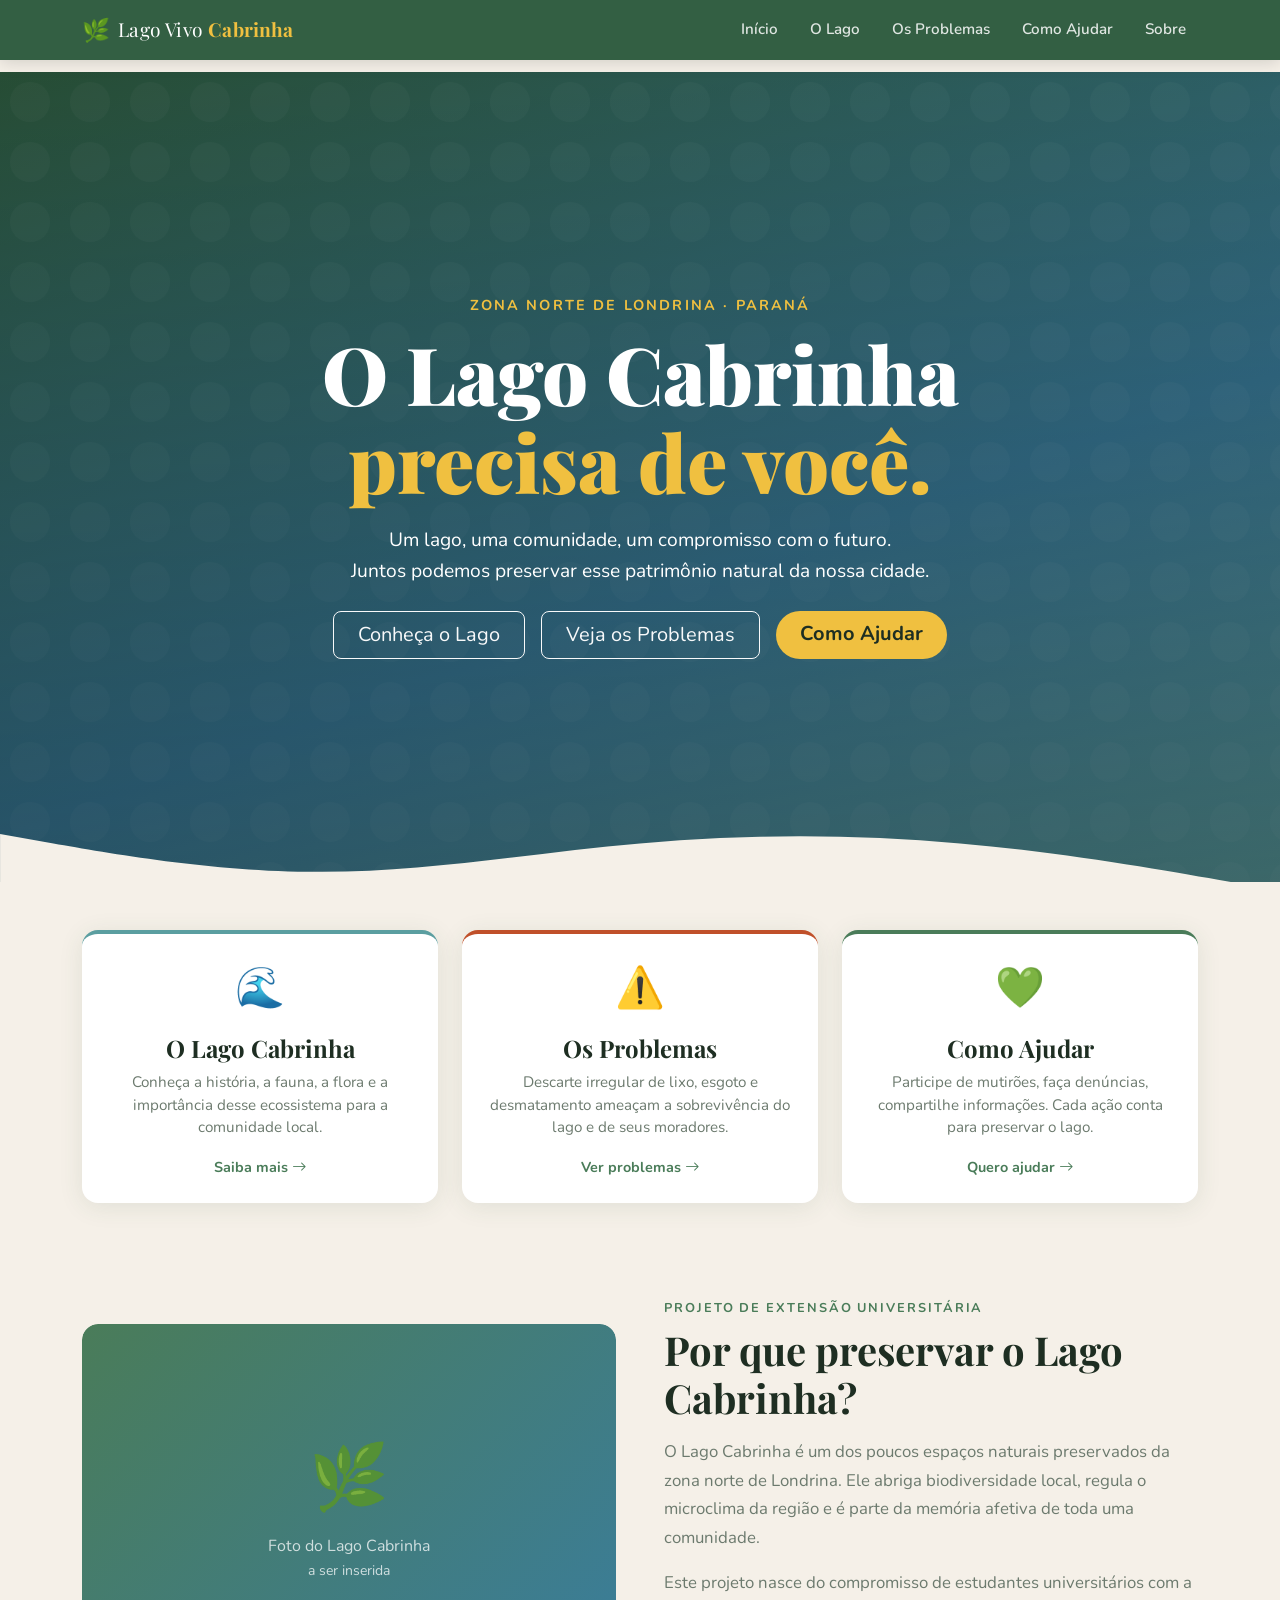
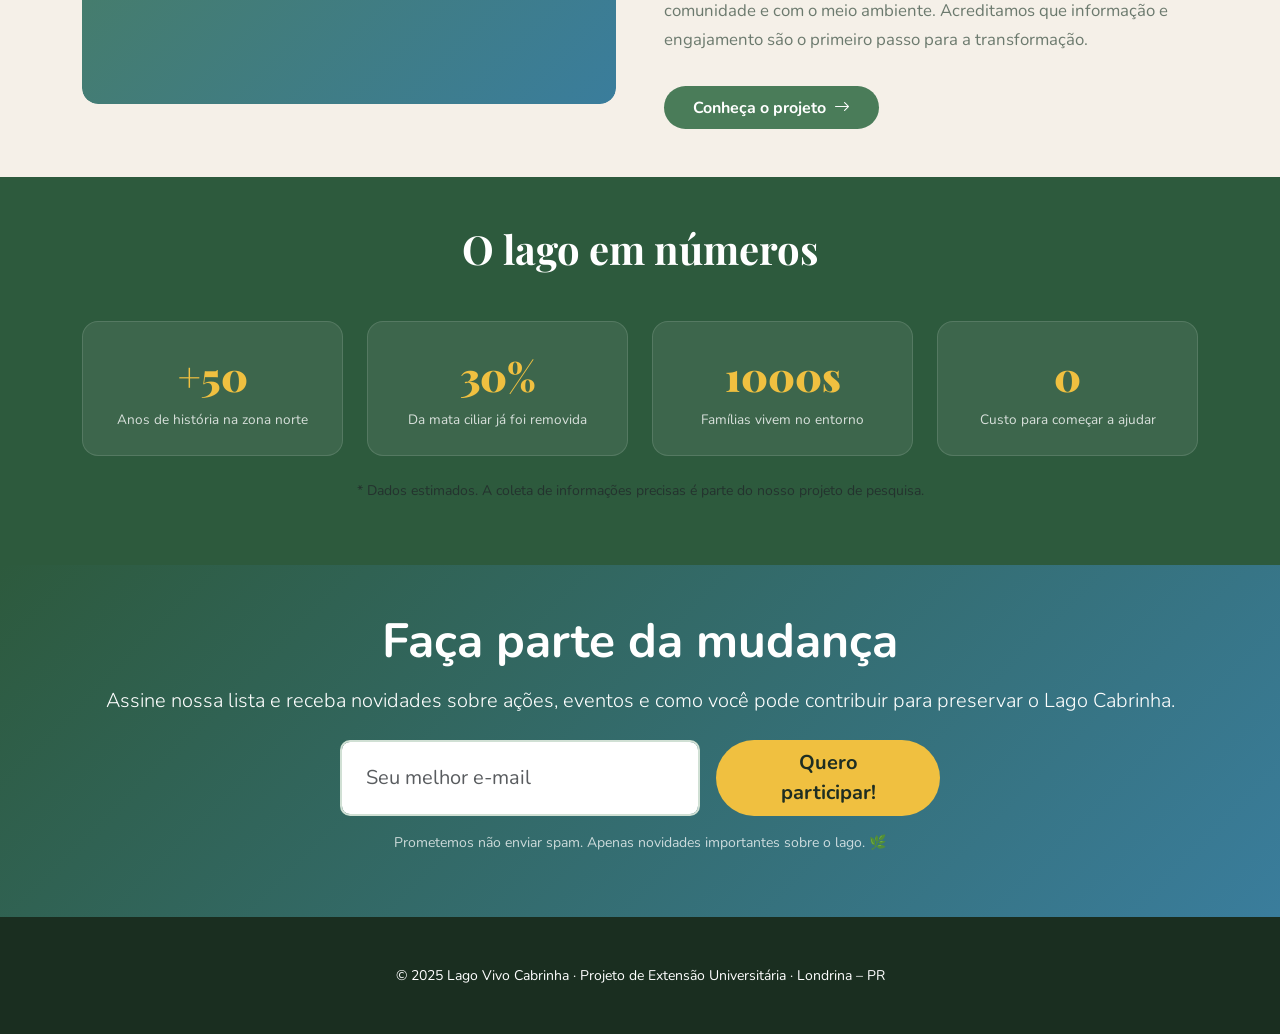
==== index.html @ eadbd640 "Projeto quase completo" ====
<!DOCTYPE html>
<html lang="pt-BR">
<head>
  <meta charset="UTF-8" />
  <meta name="viewport" content="width=device-width, initial-scale=1.0"/>
  <title>Lago Vivo Cabrinha</title>
  <link href="https://cdn.jsdelivr.net/npm/bootstrap@5.3.3/dist/css/bootstrap.min.css" rel="stylesheet"/>
  <link href="https://fonts.googleapis.com/css2?family=Playfair+Display:wght@700;900&family=Nunito:wght@400;600;700&display=swap" rel="stylesheet"/>
  <link rel="stylesheet" href="https://cdn.jsdelivr.net/npm/bootstrap-icons@1.11.3/font/bootstrap-icons.min.css"/>
  <link rel="stylesheet" href="style.css"/>
</head>
<body>

  <!-- NAVBAR -->
  <nav class="navbar navbar-expand-lg fixed-top" id="mainNav">
    <div class="container">
      <a class="navbar-brand d-flex align-items-center gap-2" href="index.html">
        <span class="brand-icon">🌿</span>
        <span>Lago Vivo <strong>Cabrinha</strong></span>
      </a>
      <button class="navbar-toggler" type="button" data-bs-toggle="collapse" data-bs-target="#navMenu">
        <span class="navbar-toggler-icon"></span>
      </button>
      <div class="collapse navbar-collapse" id="navMenu">
        <ul class="navbar-nav ms-auto gap-lg-2">
          <li class="nav-item"><a class="nav-link" href="index.html">Início</a></li>
          <li class="nav-item"><a class="nav-link" href="lago.html">O Lago</a></li>
          <li class="nav-item"><a class="nav-link" href="problemas.html">Os Problemas</a></li>
          <li class="nav-item"><a class="nav-link" href="ajudar.html">Como Ajudar</a></li>
          <li class="nav-item"><a class="nav-link" href="sobre.html">Sobre</a></li>
        </ul>
      </div>
    </div>
  </nav>

  <!-- HERO -->
  <section class="hero d-flex align-items-center">
    <div class="hero-overlay"></div>
    <div class="container position-relative text-white text-center">
      <p class="hero-eyebrow animate-fade-up">Zona Norte de Londrina · Paraná</p>
      <h1 class="hero-title animate-fade-up delay-1">O Lago Cabrinha<br/><span class="text-accent">precisa de você.</span></h1>
      <p class="hero-subtitle animate-fade-up delay-2">Um lago, uma comunidade, um compromisso com o futuro.<br/>Juntos podemos preservar esse patrimônio natural da nossa cidade.</p>
      <div class="d-flex flex-wrap justify-content-center gap-3 mt-4 animate-fade-up delay-3">
        <a href="lago.html" class="btn btn-outline-light btn-lg px-4">Conheça o Lago</a>
        <a href="problemas.html" class="btn btn-outline-light btn-lg px-4">Veja os Problemas</a>
        <a href="ajudar.html" class="btn btn-accent btn-lg px-4">Como Ajudar</a>
      </div>
    </div>
    <div class="hero-waves">
      <svg viewBox="0 0 1440 120" xmlns="http://www.w3.org/2000/svg">
        <path fill="var(--bg)" d="M0,64L60,74.7C120,85,240,107,360,106.7C480,107,600,85,720,74.7C840,64,960,64,1080,74.7C1200,85,1320,107,1380,117.3L1440,128L1440,320L0,320Z"/>
      </svg>
    </div>
  </section>

  <!-- CARDS DE CHAMADA -->
  <section class="section-cards py-5">
    <div class="container">
      <div class="row g-4 justify-content-center">
        <div class="col-md-4">
          <a href="lago.html" class="card-link">
            <div class="feature-card h-100 text-center p-4">
              <div class="feature-icon mb-3">🌊</div>
              <h4>O Lago Cabrinha</h4>
              <p>Conheça a história, a fauna, a flora e a importância desse ecossistema para a comunidade local.</p>
              <span class="card-cta">Saiba mais <i class="bi bi-arrow-right"></i></span>
            </div>
          </a>
        </div>
        <div class="col-md-4">
          <a href="problemas.html" class="card-link">
            <div class="feature-card h-100 text-center p-4 card-danger">
              <div class="feature-icon mb-3">⚠️</div>
              <h4>Os Problemas</h4>
              <p>Descarte irregular de lixo, esgoto e desmatamento ameaçam a sobrevivência do lago e de seus moradores.</p>
              <span class="card-cta">Ver problemas <i class="bi bi-arrow-right"></i></span>
            </div>
          </a>
        </div>
        <div class="col-md-4">
          <a href="ajudar.html" class="card-link">
            <div class="feature-card h-100 text-center p-4 card-green">
              <div class="feature-icon mb-3">💚</div>
              <h4>Como Ajudar</h4>
              <p>Participe de mutirões, faça denúncias, compartilhe informações. Cada ação conta para preservar o lago.</p>
              <span class="card-cta">Quero ajudar <i class="bi bi-arrow-right"></i></span>
            </div>
          </a>
        </div>
      </div>
    </div>
  </section>

  <!-- SOBRE O PROJETO -->
  <section class="section-about py-5">
    <div class="container">
      <div class="row align-items-center g-5">
        <div class="col-lg-6">
          <div class="about-img-wrap">
            <div class="about-img-placeholder d-flex align-items-center justify-content-center">
              <div class="text-center text-white opacity-75">
                <div style="font-size: 4rem;">🌿</div>
                <p class="mt-2">Foto do Lago Cabrinha<br/><small>a ser inserida</small></p>
              </div>
            </div>
          </div>
        </div>
        <div class="col-lg-6">
          <p class="section-label">Projeto de Extensão Universitária</p>
          <h2 class="section-title">Por que preservar o Lago Cabrinha?</h2>
          <p class="section-text">O Lago Cabrinha é um dos poucos espaços naturais preservados da zona norte de Londrina. Ele abriga biodiversidade local, regula o microclima da região e é parte da memória afetiva de toda uma comunidade.</p>
          <p class="section-text">Este projeto nasce do compromisso de estudantes universitários com a comunidade e com o meio ambiente. Acreditamos que informação e engajamento são o primeiro passo para a transformação.</p>
          <a href="sobre.html" class="btn btn-primary-green mt-3">Conheça o projeto <i class="bi bi-arrow-right ms-1"></i></a>
        </div>
      </div>
    </div>
  </section>

  <!-- NÚMEROS / IMPACTO -->
  <section class="section-numbers py-5">
    <div class="container text-center">
      <h2 class="section-title mb-5">O lago em números</h2>
      <div class="row g-4">
        <div class="col-6 col-md-3">
          <div class="number-card p-4">
            <div class="number-value">+50</div>
            <div class="number-label">Anos de história na zona norte</div>
          </div>
        </div>
        <div class="col-6 col-md-3">
          <div class="number-card p-4">
            <div class="number-value">30%</div>
            <div class="number-label">Da mata ciliar já foi removida</div>
          </div>
        </div>
        <div class="col-6 col-md-3">
          <div class="number-card p-4">
            <div class="number-value">1000s</div>
            <div class="number-label">Famílias vivem no entorno</div>
          </div>
        </div>
        <div class="col-6 col-md-3">
          <div class="number-card p-4">
            <div class="number-value">0</div>
            <div class="number-label">Custo para começar a ajudar</div>
          </div>
        </div>
      </div>
      <p class="mt-4 text-muted small">* Dados estimados. A coleta de informações precisas é parte do nosso projeto de pesquisa.</p>
    </div>
  </section>

  <!-- CTA FINAL -->
  <section class="section-cta py-5 text-center text-white">
    <div class="container">
      <h2 class="display-5 fw-bold mb-3">Faça parte da mudança</h2>
      <p class="lead mb-4">Assine nossa lista e receba novidades sobre ações, eventos e como você pode contribuir para preservar o Lago Cabrinha.</p>
      <form class="cta-form d-flex flex-column flex-sm-row gap-3 justify-content-center" onsubmit="handleSubscribe(event)">
        <input type="email" id="ctaEmail" class="form-control form-control-lg cta-input" placeholder="Seu melhor e-mail" required/>
        <button type="submit" class="btn btn-accent btn-lg px-5">Quero participar!</button>
      </form>
      <p class="mt-3 small opacity-75">Prometemos não enviar spam. Apenas novidades importantes sobre o lago. 🌿</p>
    </div>
  </section>

  <!-- FOOTER -->
  <footer class="site-footer py-5">
    <div class="container">
      <p class="text-center small text-white mb-0">© 2025 Lago Vivo Cabrinha · Projeto de Extensão Universitária · Londrina – PR</p>
    </div>
  </footer>

  <script src="https://cdn.jsdelivr.net/npm/bootstrap@5.3.3/dist/js/bootstrap.bundle.min.js"></script>
  <script src="main.js"></script>
</body>
</html>
---- style.css ----
/* ===========================
   LAGO VIVO CABRINHA — CSS
   =========================== */

:root {
  --green-dark:   #2d5a3d;
  --green-mid:    #4a7c59;
  --green-light:  #7aad8a;
  --blue-water:   #3a7d9c;
  --blue-light:   #5b9ea0;
  --accent:       #f0c040;
  --bg:           #f5f0e8;
  --bg-green:     #eef5ee;
  --text:         #1e2e22;
  --text-muted:   #6c7a6e;
  --white:        #ffffff;
  --shadow:       0 4px 24px rgba(45,90,61,0.10);
  --radius:       1rem;
}

* { box-sizing: border-box; }

body {
  font-family: 'Nunito', sans-serif;
  background-color: var(--bg);
  color: var(--text);
  padding-top: 72px;
}

/* ---- NAVBAR ---- */
#mainNav {
  background: rgba(45, 90, 61, 0.97);
  backdrop-filter: blur(8px);
  box-shadow: 0 2px 16px rgba(0,0,0,0.15);
  transition: background 0.3s;
}
#mainNav.scrolled {
  background: rgba(30, 60, 40, 0.99);
}
.navbar-brand {
  font-family: 'Playfair Display', serif;
  font-size: 1.2rem;
  color: var(--white) !important;
  letter-spacing: 0.01em;
}
.navbar-brand .brand-icon { font-size: 1.4rem; }
.navbar-brand strong { color: var(--accent); }
.nav-link {
  color: rgba(255,255,255,0.85) !important;
  font-weight: 600;
  font-size: 0.95rem;
  border-radius: 6px;
  padding: 0.4rem 0.75rem !important;
  transition: background 0.2s, color 0.2s;
}
.nav-link:hover, .nav-link.active {
  color: var(--accent) !important;
  background: rgba(255,255,255,0.08);
}
.navbar-toggler { border-color: rgba(255,255,255,0.4); }
.navbar-toggler-icon { filter: invert(1); }

/* ---- HERO ---- */
.hero {
  min-height: 90vh;
  background: linear-gradient(160deg, var(--green-dark) 0%, var(--blue-water) 60%, var(--blue-light) 100%);
  position: relative;
  overflow: hidden;
}
.hero::before {
  content: '';
  position: absolute;
  inset: 0;
  background: url("data:image/svg+xml,%3Csvg width='60' height='60' viewBox='0 0 60 60' xmlns='http://www.w3.org/2000/svg'%3E%3Cg fill='none' fill-rule='evenodd'%3E%3Cg fill='%23ffffff' fill-opacity='0.03'%3E%3Ccircle cx='30' cy='30' r='20'/%3E%3C/g%3E%3C/g%3E%3C/svg%3E");
}
.hero-overlay {
  position: absolute; inset: 0;
  background: linear-gradient(to bottom, rgba(0,0,0,0.15) 0%, rgba(0,0,0,0.35) 100%);
}
.hero-eyebrow {
  font-size: 0.9rem;
  font-weight: 700;
  letter-spacing: 0.15em;
  text-transform: uppercase;
  color: var(--accent);
  margin-bottom: 0.75rem;
}
.hero-title {
  font-family: 'Playfair Display', serif;
  font-size: clamp(2.5rem, 7vw, 5rem);
  font-weight: 900;
  line-height: 1.1;
  margin-bottom: 1.25rem;
}
.text-accent { color: var(--accent); }
.hero-subtitle {
  font-size: 1.2rem;
  opacity: 0.9;
  max-width: 600px;
  margin: 0 auto;
  line-height: 1.6;
}
.hero-waves {
  position: absolute;
  bottom: -2px; left: 0; right: 0;
}
.hero-waves svg { display: block; }

/* ---- PAGE HERO (subpages) ---- */
.page-hero {
  min-height: 40vh;
  background: linear-gradient(160deg, var(--green-dark) 0%, var(--blue-water) 100%);
  position: relative;
  overflow: hidden;
}
.page-hero-green {
  background: linear-gradient(160deg, var(--green-mid) 0%, var(--green-dark) 100%);
}
.page-hero-danger {
  background: linear-gradient(160deg, #5a3a2d 0%, #8b4513 50%, var(--green-dark) 100%);
}
.page-hero-overlay {
  position: absolute; inset: 0;
  background: rgba(0,0,0,0.3);
}
.page-hero-title {
  font-family: 'Playfair Display', serif;
  font-size: clamp(2rem, 5vw, 3.5rem);
  font-weight: 900;
  margin-bottom: 0.5rem;
}
.page-hero-sub {
  font-size: 1.1rem;
  opacity: 0.9;
  max-width: 500px;
  margin: 0 auto;
}

/* ---- BUTTONS ---- */
.btn-accent {
  background: var(--accent);
  color: var(--text);
  border: none;
  font-weight: 700;
  border-radius: 50px;
  transition: transform 0.2s, box-shadow 0.2s;
}
.btn-accent:hover {
  background: #e0b030;
  color: var(--text);
  transform: translateY(-2px);
  box-shadow: 0 6px 20px rgba(240,192,64,0.4);
}
.btn-primary-green {
  background: var(--green-mid);
  color: white;
  border: none;
  border-radius: 50px;
  font-weight: 700;
  padding: 0.6rem 1.8rem;
  transition: background 0.2s, transform 0.2s;
  display: inline-block;
  text-decoration: none;
}
.btn-primary-green:hover {
  background: var(--green-dark);
  color: white;
  transform: translateY(-2px);
}
.btn-link-green {
  color: var(--green-mid);
  font-weight: 700;
  text-decoration: none;
}
.btn-link-green:hover { color: var(--green-dark); text-decoration: underline; }
.btn-filter {
  border: 2px solid var(--green-mid);
  color: var(--green-mid);
  border-radius: 50px;
  font-weight: 600;
  padding: 0.4rem 1.2rem;
  background: transparent;
  transition: all 0.2s;
}
.btn-filter:hover, .btn-filter.active {
  background: var(--green-mid);
  color: white;
}

/* ---- SECTIONS ---- */
.section-label {
  font-size: 0.8rem;
  font-weight: 700;
  letter-spacing: 0.15em;
  text-transform: uppercase;
  color: var(--green-mid);
  margin-bottom: 0.5rem;
}
.section-title {
  font-family: 'Playfair Display', serif;
  font-size: clamp(1.7rem, 3.5vw, 2.5rem);
  font-weight: 700;
  color: var(--text);
  line-height: 1.2;
  margin-bottom: 1rem;
}
.section-text {
  font-size: 1.05rem;
  color: var(--text-muted);
  line-height: 1.7;
  margin-bottom: 1rem;
}
.bg-light-green { background-color: var(--bg-green); }
.text-green { color: var(--green-mid); }

/* ---- FEATURE CARDS (home) ---- */
.card-link { text-decoration: none; color: inherit; }
.feature-card {
  background: var(--white);
  border-radius: var(--radius);
  box-shadow: var(--shadow);
  transition: transform 0.25s, box-shadow 0.25s;
  border-top: 4px solid var(--blue-light);
}
.feature-card:hover { transform: translateY(-6px); box-shadow: 0 12px 36px rgba(45,90,61,0.15); }
.card-green { border-top-color: var(--green-mid); }
.card-danger { border-top-color: #c0502a; }
.feature-icon { font-size: 2.5rem; }
.feature-card h4 { font-family: 'Playfair Display', serif; font-weight: 700; color: var(--text); }
.feature-card p { color: var(--text-muted); font-size: 0.95rem; }
.card-cta { font-weight: 700; color: var(--green-mid); font-size: 0.9rem; }

/* ---- ABOUT SECTION ---- */
.about-img-wrap { border-radius: var(--radius); overflow: hidden; }
.about-img-placeholder {
  width: 100%; height: 380px;
  background: linear-gradient(135deg, var(--green-mid), var(--blue-water));
  border-radius: var(--radius);
}
.img-placeholder-tall {
  width: 100%; height: 380px;
  background: linear-gradient(135deg, var(--green-mid), var(--blue-light));
  border-radius: var(--radius);
}

/* ---- NUMBER CARDS ---- */
.section-numbers { background: var(--green-dark); color: white; }
.section-numbers .section-title { color: white; }
.number-card {
  background: rgba(255,255,255,0.08);
  border-radius: var(--radius);
  border: 1px solid rgba(255,255,255,0.12);
  transition: background 0.2s;
}
.number-card:hover { background: rgba(255,255,255,0.14); }
.number-value {
  font-family: 'Playfair Display', serif;
  font-size: 2.5rem;
  font-weight: 900;
  color: var(--accent);
}
.number-label { font-size: 0.85rem; opacity: 0.8; margin-top: 0.25rem; }

/* ---- CTA SECTION ---- */
.section-cta {
  background: linear-gradient(135deg, var(--green-dark) 0%, var(--blue-water) 100%);
}
.cta-input {
  border-radius: 50px;
  border: none;
  padding-left: 1.5rem;
  max-width: 360px;
}
.cta-form { max-width: 600px; margin: 0 auto; }

/* ---- FOOTER ---- */
.site-footer { background: #1a2e20; }
.footer-brand { font-family: 'Playfair Display', serif; color: var(--white); font-size: 1.1rem; }
.footer-heading { color: var(--accent); font-weight: 700; font-size: 0.9rem; letter-spacing: 0.08em; text-transform: uppercase; }
.footer-links li { margin-bottom: 0.4rem; }
.footer-links a { color: rgba(255,255,255,0.65); text-decoration: none; font-size: 0.9rem; transition: color 0.2s; }
.footer-links a:hover { color: var(--accent); }
.footer-hr { border-color: rgba(255,255,255,0.1); }
.social-links a {
  color: rgba(255,255,255,0.6);
  font-size: 1.3rem;
  transition: color 0.2s, transform 0.2s;
  display: inline-block;
}
.social-links a:hover { color: var(--accent); transform: scale(1.2); }

/* ---- ANIMATIONS ---- */
.animate-fade-up {
  opacity: 0;
  transform: translateY(24px);
  animation: fadeUp 0.7s forwards;
}
.delay-1 { animation-delay: 0.15s; }
.delay-2 { animation-delay: 0.30s; }
.delay-3 { animation-delay: 0.45s; }
@keyframes fadeUp {
  to { opacity: 1; transform: translateY(0); }
}

/* ---- MAP ---- */
.map-container { box-shadow: var(--shadow); }

/* ---- BIO CARDS ---- */
.bio-card {
  background: var(--white);
  border-radius: var(--radius);
  box-shadow: var(--shadow);
  border-left: 4px solid var(--green-mid);
}
.bio-card-title { font-family: 'Playfair Display', serif; font-weight: 700; color: var(--green-dark); }
.bio-list { list-style: none; padding: 0; }
.bio-list li {
  padding: 0.5rem 0;
  border-bottom: 1px solid var(--bg-green);
  font-size: 0.95rem;
  color: var(--text-muted);
}
.bio-list li::before { content: '🌿 '; }

/* ---- IMPORTANCE CARDS ---- */
.importance-card {
  background: var(--white);
  border-radius: var(--radius);
  box-shadow: var(--shadow);
  transition: transform 0.2s;
}
.importance-card:hover { transform: translateY(-4px); }
.importance-icon { font-size: 2.5rem; }

/* ---- LAW CARDS ---- */
.law-card {
  background: var(--white);
  border-radius: var(--radius);
  box-shadow: var(--shadow);
  border-top: 3px solid var(--blue-water);
}
.law-icon { font-size: 2.5rem; }

/* ---- PROBLEM CARDS ---- */
.problem-card {
  background: var(--white);
  border-radius: var(--radius);
  box-shadow: var(--shadow);
  border-left: 4px solid #c0502a;
  transition: transform 0.2s;
  position: relative;
}
.problem-card:hover { transform: translateY(-4px); }
.problem-number {
  font-family: 'Playfair Display', serif;
  font-size: 3rem;
  font-weight: 900;
  color: var(--bg-green);
  position: absolute;
  top: 12px; right: 20px;
  line-height: 1;
}
.problem-icon { font-size: 2rem; }
.problem-card h4 { font-family: 'Playfair Display', serif; font-weight: 700; color: var(--text); }
.impact-badge {
  font-size: 0.75rem;
  font-weight: 700;
  padding: 3px 12px;
  border-radius: 50px;
}
.impact-high { background: #fde8e0; color: #c0502a; }
.impact-medium { background: #fef5e0; color: #b08020; }
.alert-banner {
  background: #fff8e1;
  border: 1px solid #ffe082;
  border-radius: var(--radius);
}

/* ---- ACTION CARDS ---- */
.action-card {
  background: var(--white);
  border-radius: var(--radius);
  box-shadow: var(--shadow);
  transition: transform 0.2s, box-shadow 0.2s;
  border-bottom: 3px solid var(--green-mid);
}
.action-card:hover { transform: translateY(-4px); box-shadow: 0 12px 36px rgba(45,90,61,0.15); }
.action-icon { font-size: 2.5rem; }

/* ---- MUTIRÃO CARDS ---- */
.mutirao-card {
  background: var(--white);
  border-radius: var(--radius);
  box-shadow: var(--shadow);
  border-top: 4px solid var(--green-mid);
}
.mutirao-card-muted { background: var(--bg-green); box-shadow: none; border-style: dashed; }
.mutirao-badge {
  display: inline-block;
  background: var(--accent);
  color: var(--text);
  font-size: 0.75rem;
  font-weight: 700;
  padding: 3px 12px;
  border-radius: 50px;
  text-transform: uppercase;
  letter-spacing: 0.05em;
}

/* ---- DENUNCIA CARDS ---- */
.denuncia-card {
  background: var(--white);
  border-radius: var(--radius);
  box-shadow: var(--shadow);
  text-align: center;
}
.denuncia-num {
  width: 48px; height: 48px;
  background: var(--green-dark);
  color: white;
  border-radius: 50%;
  font-family: 'Playfair Display', serif;
  font-weight: 900;
  font-size: 1.3rem;
  display: flex;
  align-items: center;
  justify-content: center;
  margin: 0 auto;
}
.contatos-denuncia { background: var(--bg-green); border-radius: var(--radius); }
.contato-item { background: var(--white); }
.contato-item a { color: var(--green-mid); text-decoration: none; }
.contato-item a:hover { text-decoration: underline; }

/* ---- FORM CARD ---- */
.form-card { background: var(--white); border-radius: var(--radius); box-shadow: var(--shadow); }
.form-control, .form-select {
  border: 2px solid #d0e0d4;
  border-radius: 10px;
  font-family: 'Nunito', sans-serif;
}
.form-control:focus, .form-select:focus {
  border-color: var(--green-mid);
  box-shadow: 0 0 0 3px rgba(74,124,89,0.15);
}

/* ---- TEAM CARDS ---- */
.team-card {
  background: var(--white);
  border-radius: var(--radius);
  box-shadow: var(--shadow);
  transition: transform 0.2s;
}
.team-card:hover { transform: translateY(-4px); }
.team-avatar {
  width: 70px; height: 70px;
  background: var(--bg-green);
  border-radius: 50%;
  display: flex; align-items: center; justify-content: center;
  font-size: 2rem;
  border: 3px solid var(--green-light);
}
.team-name { font-weight: 700; color: var(--text); margin-bottom: 2px; }
.team-role { font-size: 0.82rem; color: var(--green-mid); font-weight: 600; margin-bottom: 0.5rem; }

/* ---- MISSION CARD ---- */
.mission-card {
  background: var(--bg-green);
  border-radius: var(--radius);
}
.mission-icon { font-size: 2rem; }

/* ---- TIMELINE ---- */
.timeline { position: relative; max-width: 640px; margin: 0 auto; }
.timeline::before {
  content: '';
  position: absolute;
  left: 20px; top: 0; bottom: 0;
  width: 3px;
  background: linear-gradient(to bottom, var(--green-mid), var(--blue-light));
  border-radius: 3px;
}
.timeline-item {
  display: flex;
  gap: 1.5rem;
  margin-bottom: 2rem;
  position: relative;
}
.timeline-dot {
  width: 20px; height: 20px;
  background: var(--green-mid);
  border: 3px solid var(--bg);
  border-radius: 50%;
  flex-shrink: 0;
  margin-top: 4px;
  z-index: 1;
  box-shadow: 0 0 0 3px var(--green-light);
}
.timeline-item-future .timeline-dot {
  background: var(--bg-green);
  border: 3px solid var(--green-light);
  box-shadow: none;
}
.timeline-content { padding-bottom: 0.5rem; }
.timeline-date {
  font-size: 0.75rem;
  font-weight: 700;
  letter-spacing: 0.1em;
  text-transform: uppercase;
  color: var(--green-mid);
}
.timeline-content h6 { font-weight: 700; margin: 4px 0; }

/* ---- CONTACT ITEMS ---- */
.contact-item {
  background: var(--white);
  box-shadow: var(--shadow);
}
.contact-item a { color: var(--green-mid); text-decoration: none; }
.contact-item a:hover { text-decoration: underline; }

/* ---- RESPONSIVE ---- */
@media (max-width: 768px) {
  .hero { min-height: 80vh; }
  .page-hero { min-height: 35vh; }
  .hero-title { font-size: 2.2rem; }
  .about-img-placeholder, .img-placeholder-tall { height: 250px; }
}
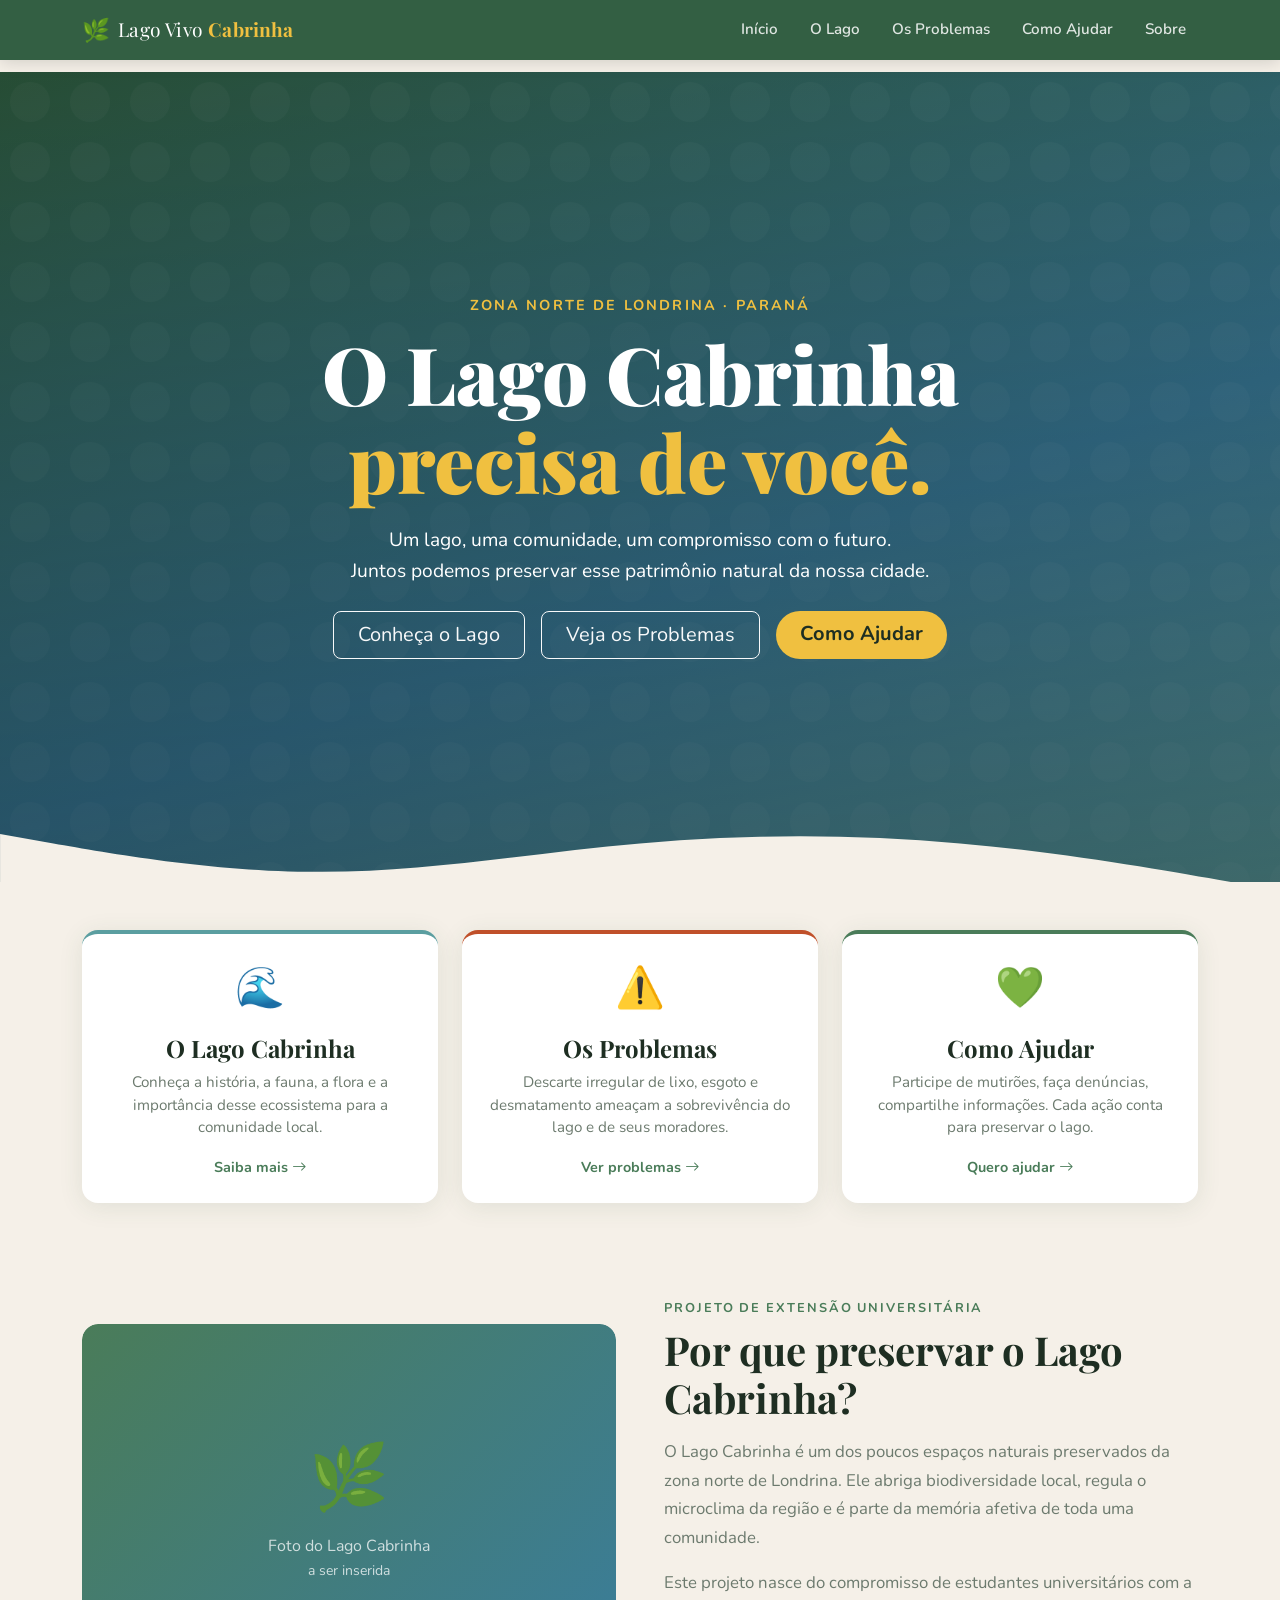
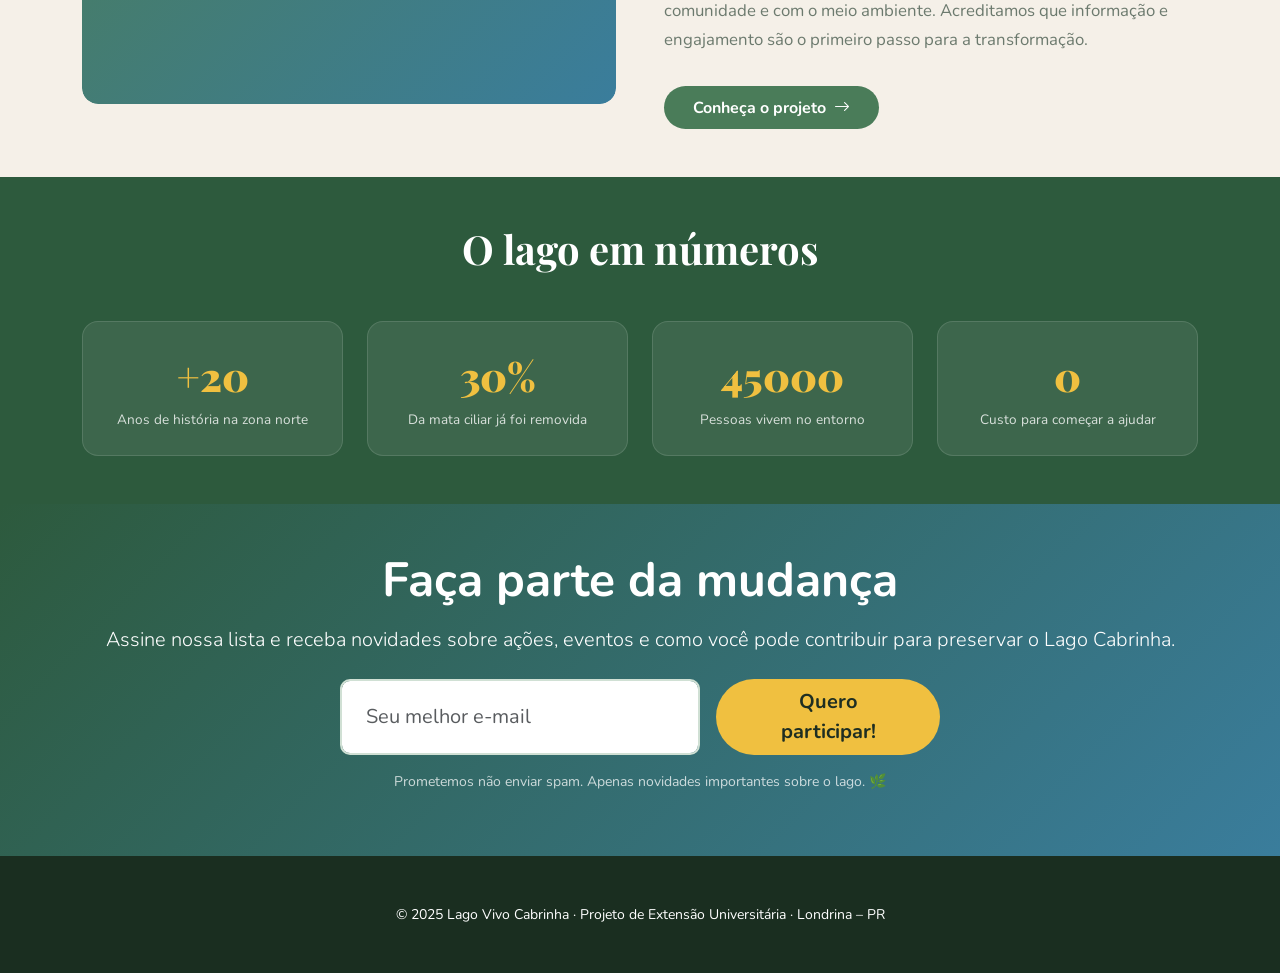
==== commit 2cb1594f: "alteração de dados" ====
--- a/index.html
+++ b/index.html
@@ -123,7 +123,7 @@
       <div class="row g-4">
         <div class="col-6 col-md-3">
           <div class="number-card p-4">
-            <div class="number-value">+50</div>
+            <div class="number-value">+20</div>
             <div class="number-label">Anos de história na zona norte</div>
           </div>
         </div>
@@ -135,8 +135,8 @@
         </div>
         <div class="col-6 col-md-3">
           <div class="number-card p-4">
-            <div class="number-value">1000s</div>
-            <div class="number-label">Famílias vivem no entorno</div>
+            <div class="number-value">45000</div>
+            <div class="number-label">Pessoas vivem no entorno</div>
           </div>
         </div>
         <div class="col-6 col-md-3">
@@ -146,7 +146,6 @@
           </div>
         </div>
       </div>
-      <p class="mt-4 text-muted small">* Dados estimados. A coleta de informações precisas é parte do nosso projeto de pesquisa.</p>
     </div>
   </section>
 
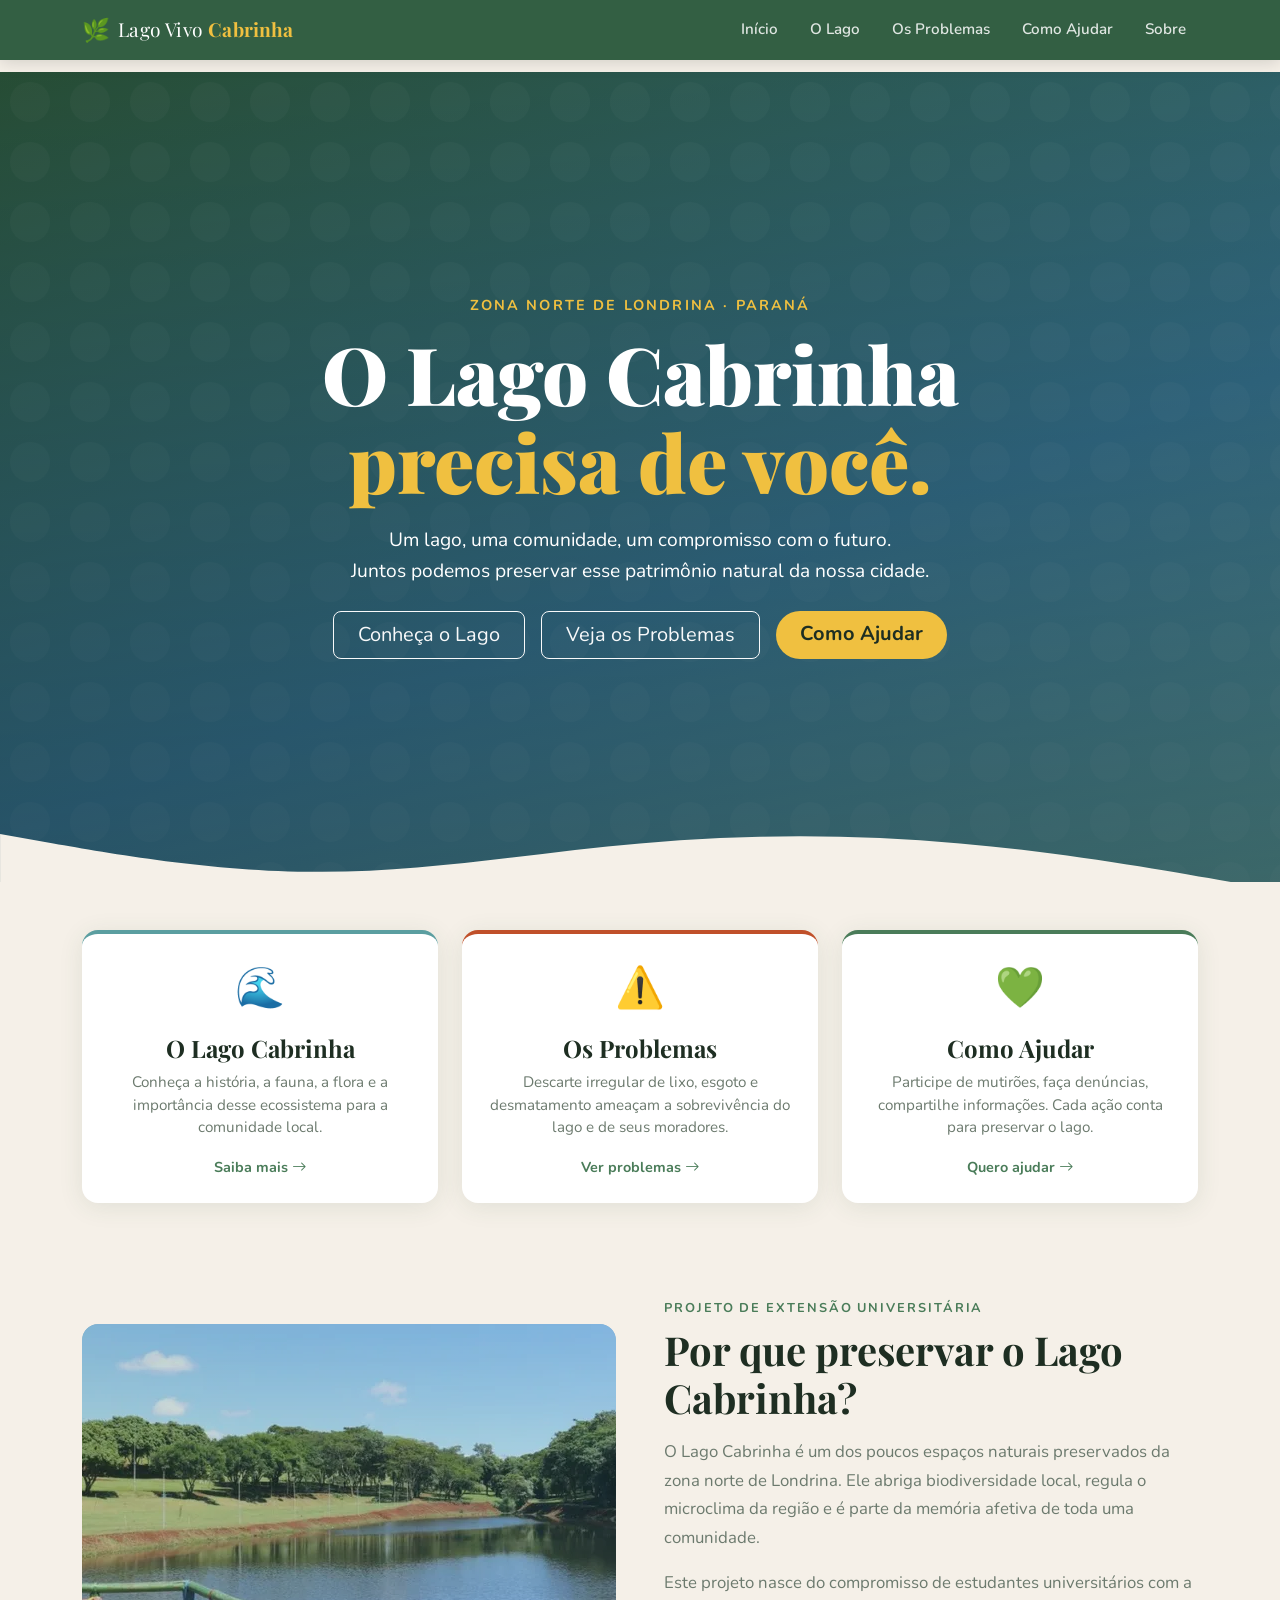
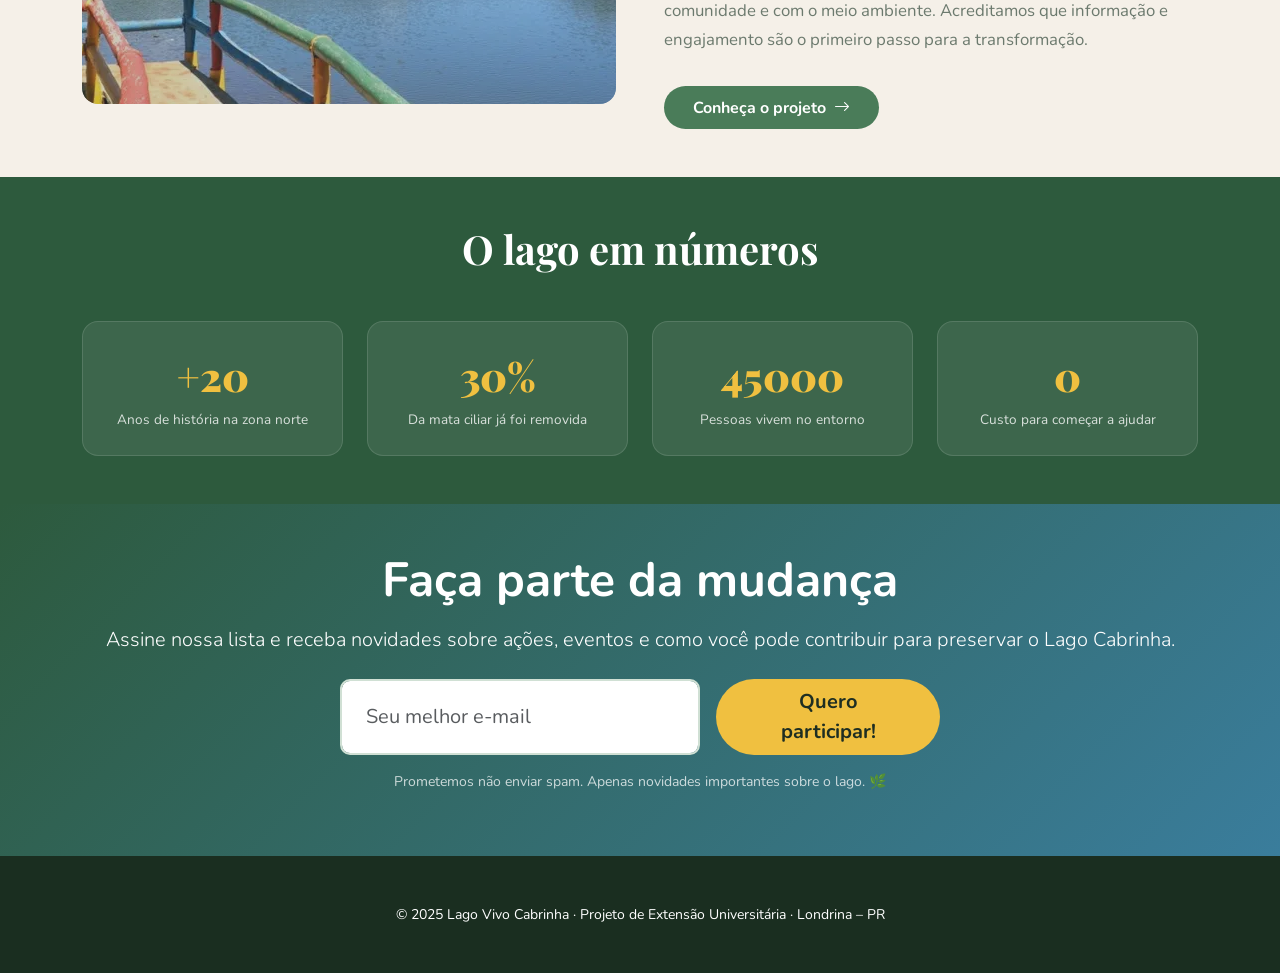
==== commit ceded2fe: "addd: imgs do lago cabrinha para finalização do projeto" ====
--- a/index.html
+++ b/index.html
@@ -99,8 +99,7 @@
           <div class="about-img-wrap">
             <div class="about-img-placeholder d-flex align-items-center justify-content-center">
               <div class="text-center text-white opacity-75">
-                <div style="font-size: 4rem;">🌿</div>
-                <p class="mt-2">Foto do Lago Cabrinha<br/><small>a ser inserida</small></p>
+                <img src="img/projeto-iclei-lago-cabrinha-cabrinha-vh-arquivo.png" alt="">
               </div>
             </div>
           </div>
